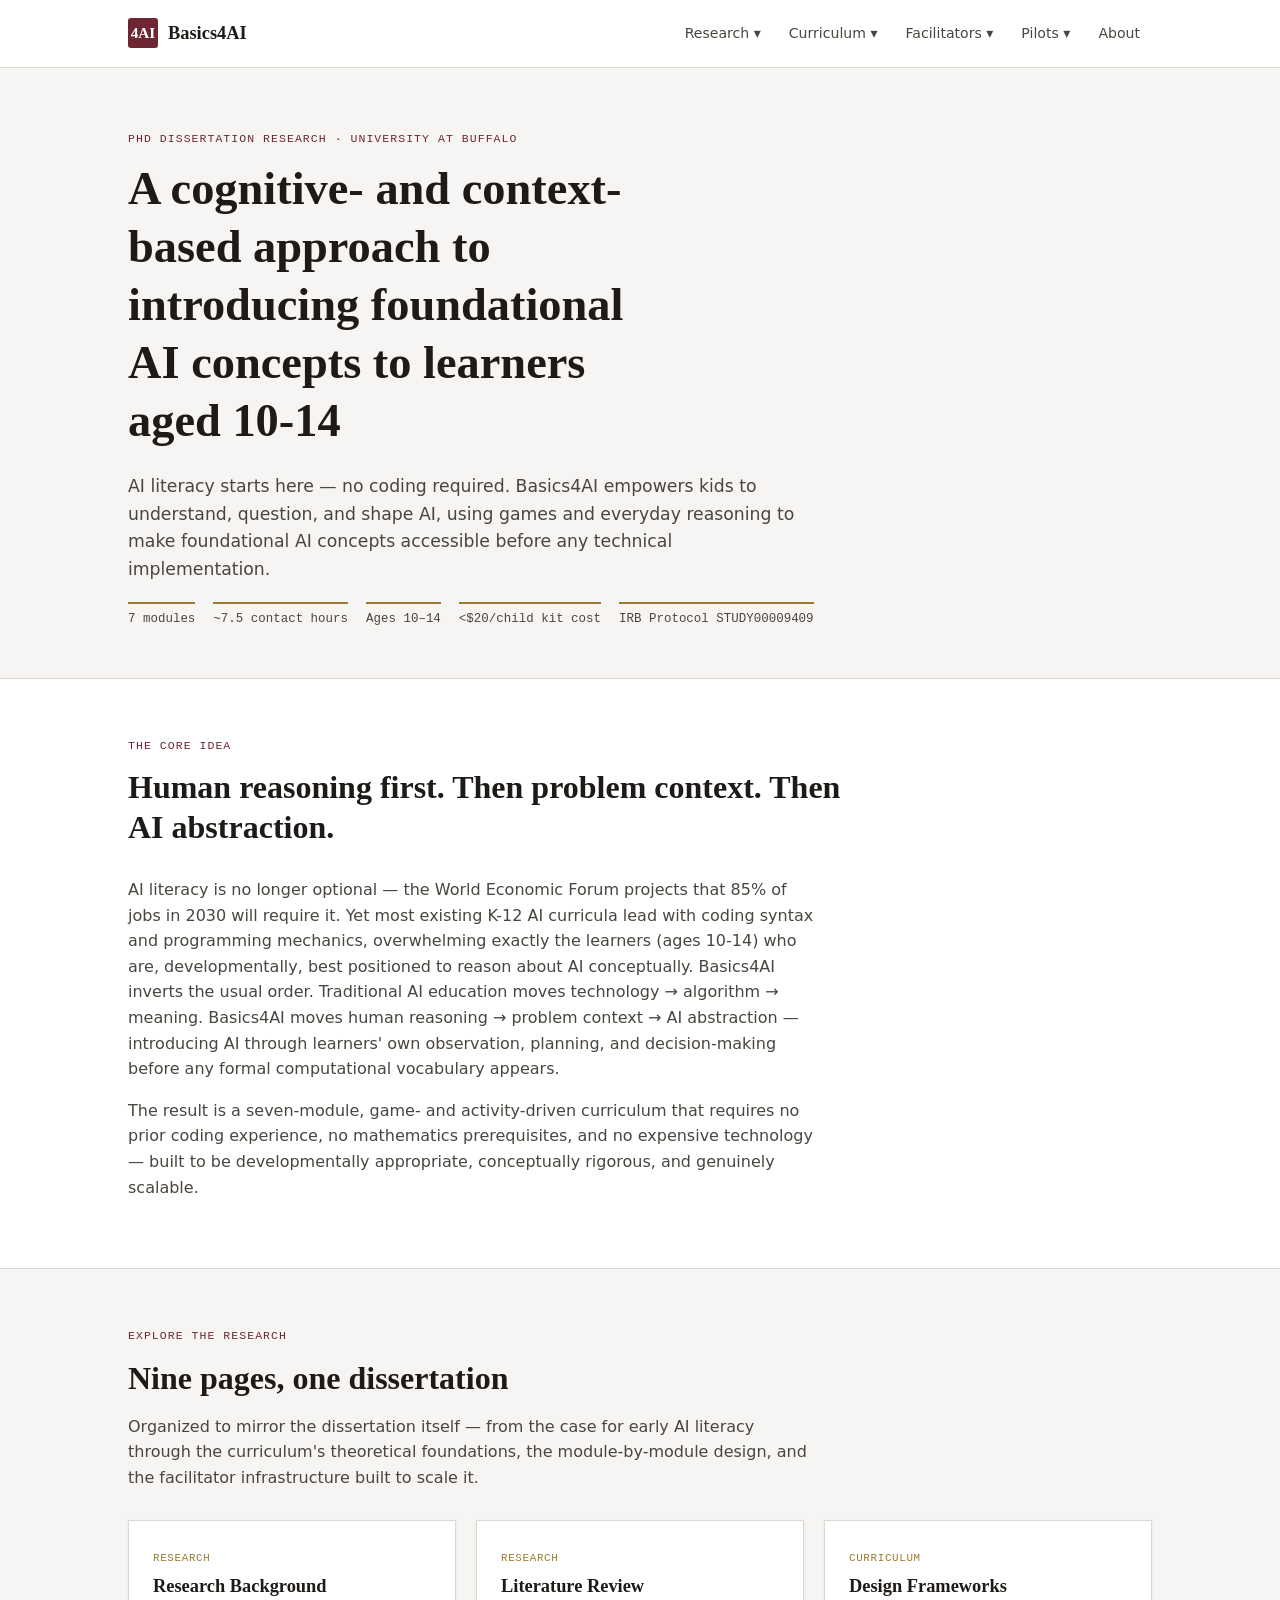
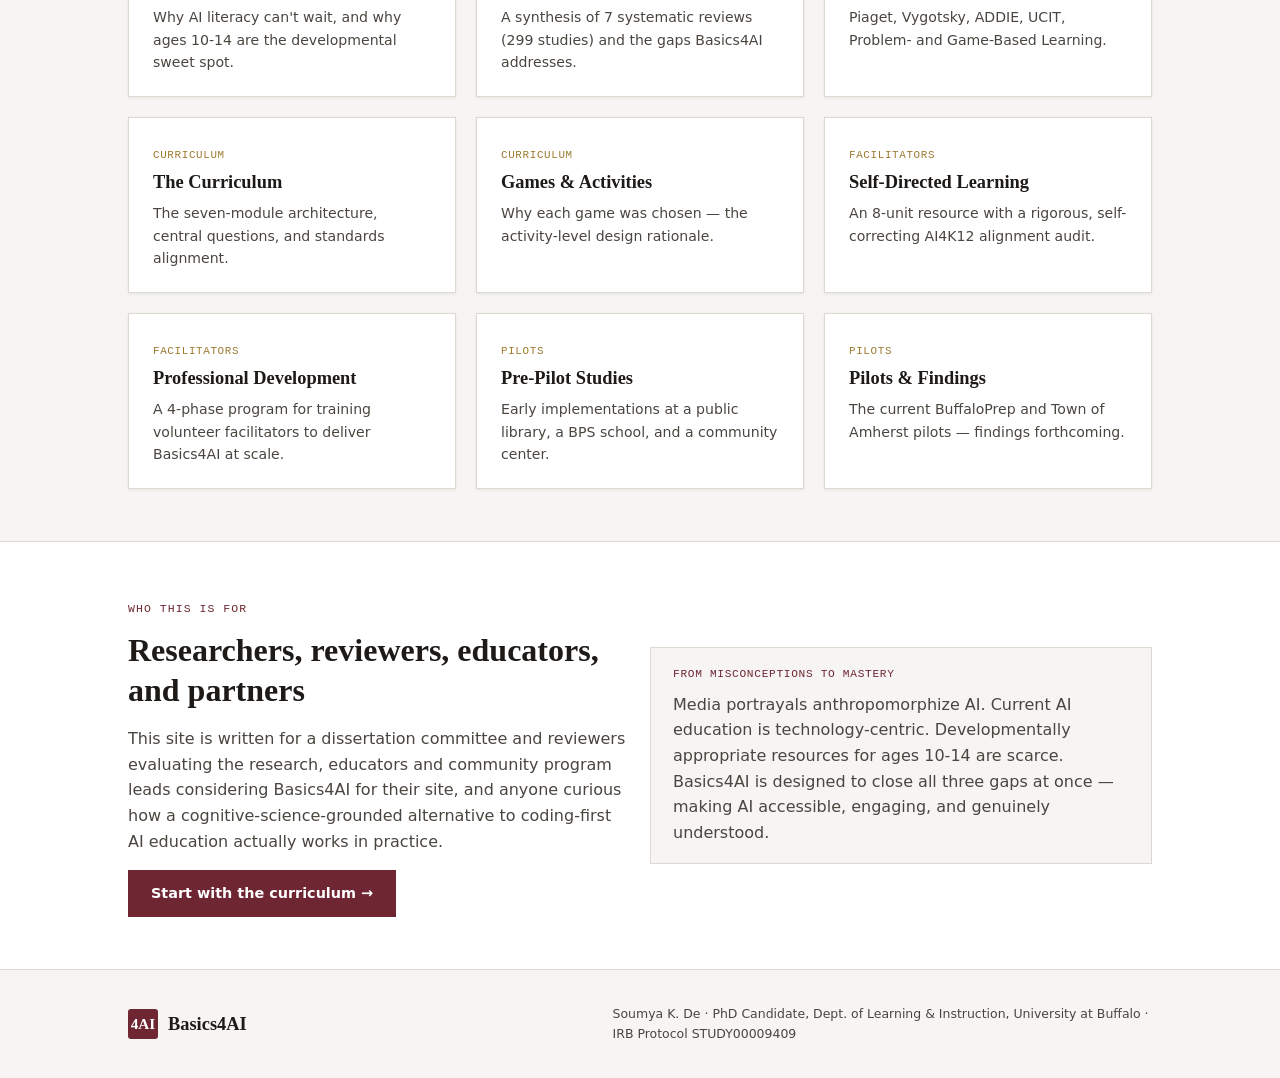
==== index.html @ d0694ae6 "Initial Basics4AI research site build: 11 pages across Research/Curriculum/Facilitators/Pilots/About" ====
<!DOCTYPE html>
<html lang="en">
<head>
<meta charset="UTF-8">
<meta name="viewport" content="width=device-width, initial-scale=1.0">
<title>Basics4AI — A Cognitive- and Context-Based AI Literacy Curriculum</title>
<meta name="description" content="Basics4AI is a dissertation research project introducing foundational AI concepts to learners aged 10-14 through a cognitive- and context-based, game- and activity-driven curriculum — no coding, no prerequisites.">
<link rel="stylesheet" href="assets/style.css">
</head>
<body>

<nav class="topnav">
  <div class="topnav-inner">
    <div class="brand"><span class="mark">4AI</span>Basics4AI</div>
    <button class="nav-toggle" aria-label="Toggle navigation" onclick="document.querySelector('.navlinks').classList.toggle('open')">☰</button>
    <div class="navlinks">
      <div class="navgroup">
        <button>Research ▾</button>
        <div class="dropdown">
          <a href="research-background.html">Research Background</a>
          <a href="literature-review.html">Literature Review</a>
        </div>
      </div>
      <div class="navgroup">
        <button>Curriculum ▾</button>
        <div class="dropdown">
          <a href="curriculum-frameworks.html">Design Frameworks</a>
          <a href="the-curriculum.html">The Curriculum</a>
          <a href="games-activities.html">Games &amp; Activities</a>
        </div>
      </div>
      <div class="navgroup">
        <button>Facilitators ▾</button>
        <div class="dropdown">
          <a href="sdl-handbook.html">Self-Directed Learning</a>
          <a href="pd-handbook.html">Professional Development</a>
        </div>
      </div>
      <div class="navgroup">
        <button>Pilots ▾</button>
        <div class="dropdown">
          <a href="pre-pilot-studies.html">Pre-Pilot Studies</a>
          <a href="pilots-findings.html">Pilots &amp; Findings</a>
        </div>
      </div>
      <a href="about.html">About</a>
    </div>
  </div>
</nav>

<header class="page-hero">
  <div class="container">
    <span class="eyebrow">PhD Dissertation Research · University at Buffalo</span>
    <h1>A cognitive- and context-based approach to introducing foundational AI concepts to learners aged 10-14</h1>
    <p class="lede">AI literacy starts here — no coding required. Basics4AI empowers kids to understand, question, and shape AI, using games and everyday reasoning to make foundational AI concepts accessible before any technical implementation.</p>
    <div class="meta-row">
      <span>7 modules</span>
      <span>~7.5 contact hours</span>
      <span>Ages 10–14</span>
      <span>&lt;$20/child kit cost</span>
      <span>IRB Protocol STUDY00009409</span>
    </div>
  </div>
</header>

<section class="block">
  <div class="container">
    <div class="block-head">
      <span class="eyebrow">The core idea</span>
      <h2>Human reasoning first. Then problem context. Then AI abstraction.</h2>
    </div>
    <p class="measure">AI literacy is no longer optional — the World Economic Forum projects that 85% of jobs in 2030 will require it. Yet most existing K-12 AI curricula lead with coding syntax and programming mechanics, overwhelming exactly the learners (ages 10-14) who are, developmentally, best positioned to reason about AI conceptually. Basics4AI inverts the usual order. Traditional AI education moves technology → algorithm → meaning. Basics4AI moves human reasoning → problem context → AI abstraction — introducing AI through learners' own observation, planning, and decision-making before any formal computational vocabulary appears.</p>
    <p class="measure">The result is a seven-module, game- and activity-driven curriculum that requires no prior coding experience, no mathematics prerequisites, and no expensive technology — built to be developmentally appropriate, conceptually rigorous, and genuinely scalable.</p>
  </div>
</section>

<section class="block alt">
  <div class="container">
    <div class="block-head">
      <span class="eyebrow">Explore the research</span>
      <h2>Nine pages, one dissertation</h2>
      <p class="measure">Organized to mirror the dissertation itself — from the case for early AI literacy through the curriculum's theoretical foundations, the module-by-module design, and the facilitator infrastructure built to scale it.</p>
    </div>
    <div class="grid grid-3">
      <a class="nav-card" href="research-background.html">
        <span class="cluster">Research</span>
        <h3>Research Background</h3>
        <p>Why AI literacy can't wait, and why ages 10-14 are the developmental sweet spot.</p>
      </a>
      <a class="nav-card" href="literature-review.html">
        <span class="cluster">Research</span>
        <h3>Literature Review</h3>
        <p>A synthesis of 7 systematic reviews (299 studies) and the gaps Basics4AI addresses.</p>
      </a>
      <a class="nav-card" href="curriculum-frameworks.html">
        <span class="cluster">Curriculum</span>
        <h3>Design Frameworks</h3>
        <p>Piaget, Vygotsky, ADDIE, UCIT, Problem- and Game-Based Learning.</p>
      </a>
      <a class="nav-card" href="the-curriculum.html">
        <span class="cluster">Curriculum</span>
        <h3>The Curriculum</h3>
        <p>The seven-module architecture, central questions, and standards alignment.</p>
      </a>
      <a class="nav-card" href="games-activities.html">
        <span class="cluster">Curriculum</span>
        <h3>Games &amp; Activities</h3>
        <p>Why each game was chosen — the activity-level design rationale.</p>
      </a>
      <a class="nav-card" href="sdl-handbook.html">
        <span class="cluster">Facilitators</span>
        <h3>Self-Directed Learning</h3>
        <p>An 8-unit resource with a rigorous, self-correcting AI4K12 alignment audit.</p>
      </a>
      <a class="nav-card" href="pd-handbook.html">
        <span class="cluster">Facilitators</span>
        <h3>Professional Development</h3>
        <p>A 4-phase program for training volunteer facilitators to deliver Basics4AI at scale.</p>
      </a>
      <a class="nav-card" href="pre-pilot-studies.html">
        <span class="cluster">Pilots</span>
        <h3>Pre-Pilot Studies</h3>
        <p>Early implementations at a public library, a BPS school, and a community center.</p>
      </a>
      <a class="nav-card" href="pilots-findings.html">
        <span class="cluster">Pilots</span>
        <h3>Pilots &amp; Findings</h3>
        <p>The current BuffaloPrep and Town of Amherst pilots — findings forthcoming.</p>
      </a>
    </div>
  </div>
</section>

<section class="block">
  <div class="container">
    <div class="grid grid-2" style="align-items:center;">
      <div>
        <span class="eyebrow">Who this is for</span>
        <h2>Researchers, reviewers, educators, and partners</h2>
        <p class="measure">This site is written for a dissertation committee and reviewers evaluating the research, educators and community program leads considering Basics4AI for their site, and anyone curious how a cognitive-science-grounded alternative to coding-first AI education actually works in practice.</p>
        <a class="btn btn-primary" href="the-curriculum.html">Start with the curriculum →</a>
      </div>
      <div class="callout">
        <span class="callout-label">From misconceptions to mastery</span>
        <p>Media portrayals anthropomorphize AI. Current AI education is technology-centric. Developmentally appropriate resources for ages 10-14 are scarce. Basics4AI is designed to close all three gaps at once — making AI accessible, engaging, and genuinely understood.</p>
      </div>
    </div>
  </div>
</section>

<footer>
  <div class="container footer-inner">
    <div class="brand"><span class="mark">4AI</span>Basics4AI</div>
    <p class="fine">Soumya K. De · PhD Candidate, Dept. of Learning &amp; Instruction, University at Buffalo · IRB Protocol STUDY00009409</p>
  </div>
</footer>

</body>
</html>
---- assets/style.css ----
/* Basics4AI research site — shared stylesheet
   Distinct academic identity: charcoal ink, oxblood accent, serif headers, citation-forward typography. */

:root {
  --ink: #1d1a17;
  --ink-soft: #4a453f;
  --paper: #ffffff;
  --paper-alt: #f6f5f3;
  --line: #ddd8d0;
  --accent: #6e2732;
  --accent-bright: #8a3540;
  --accent-tint: #f6e9ea;
  --slate: #445059;
  --slate-tint: #eaeef0;
  --gold: #9c7a2f;
  --shadow: 0 1px 3px rgba(29, 26, 23, 0.08);
  --font-serif: Georgia, 'Iowan Old Style', 'Palatino Linotype', 'Book Antiqua', serif;
  --font-sans: -apple-system, BlinkMacSystemFont, 'Segoe UI', system-ui, sans-serif;
  --font-mono: 'Courier New', ui-monospace, monospace;
  --max: 1080px;
}

@media (prefers-color-scheme: dark) {
  :root {
    --ink: #ece7e0;
    --ink-soft: #b8b2a8;
    --paper: #171513;
    --paper-alt: #201d1a;
    --line: #3a352f;
    --accent: #d68a93;
    --accent-bright: #e3a4ac;
    --accent-tint: #2c1c1f;
    --slate: #a9b7c0;
    --slate-tint: #1c2226;
    --gold: #cbab5c;
    --shadow: 0 1px 4px rgba(0, 0, 0, 0.4);
  }
}
:root[data-theme="dark"] {
  --ink: #ece7e0; --ink-soft: #b8b2a8; --paper: #171513; --paper-alt: #201d1a;
  --line: #3a352f; --accent: #d68a93; --accent-bright: #e3a4ac; --accent-tint: #2c1c1f;
  --slate: #a9b7c0; --slate-tint: #1c2226; --gold: #cbab5c; --shadow: 0 1px 4px rgba(0,0,0,0.4);
}
:root[data-theme="light"] {
  --ink: #1d1a17; --ink-soft: #4a453f; --paper: #ffffff; --paper-alt: #f6f5f3;
  --line: #ddd8d0; --accent: #6e2732; --accent-bright: #8a3540; --accent-tint: #f6e9ea;
  --slate: #445059; --slate-tint: #eaeef0; --gold: #9c7a2f; --shadow: 0 1px 3px rgba(29,26,23,0.08);
}

* { box-sizing: border-box; }
html { scroll-behavior: smooth; }
body {
  margin: 0;
  font-family: var(--font-sans);
  background: var(--paper);
  color: var(--ink);
  line-height: 1.6;
  font-size: 16px;
  -webkit-font-smoothing: antialiased;
}
h1, h2, h3, h4 { font-family: var(--font-serif); font-weight: 700; color: var(--ink); line-height: 1.25; margin: 0 0 0.5em; }
h1 { font-size: clamp(2rem, 4vw, 2.9rem); }
h2 { font-size: clamp(1.5rem, 3vw, 2rem); }
h3 { font-size: 1.15rem; }
p { margin: 0 0 1em; color: var(--ink-soft); max-width: 68ch; }
a { color: var(--accent); text-decoration: none; }
a:hover { text-decoration: underline; }
.container { max-width: var(--max); margin: 0 auto; padding: 0 28px; }

.eyebrow {
  font-family: var(--font-mono);
  font-size: 0.72rem;
  letter-spacing: 0.09em;
  text-transform: uppercase;
  color: var(--accent);
  display: inline-block;
  margin-bottom: 12px;
}

/* ---------- Nav ---------- */
.topnav {
  border-bottom: 1px solid var(--line);
  background: var(--paper);
  position: sticky; top: 0; z-index: 40;
}
.topnav-inner {
  max-width: var(--max); margin: 0 auto; padding: 14px 28px;
  display: flex; align-items: center; justify-content: space-between; gap: 20px;
}
.brand {
  font-family: var(--font-serif); font-weight: 700; font-size: 1.15rem;
  display: flex; align-items: center; gap: 10px; color: var(--ink); white-space: nowrap;
}
.brand .mark {
  width: 30px; height: 30px; border-radius: 3px; background: var(--accent);
  color: #fff; display: flex; align-items: center; justify-content: center;
  font-family: var(--font-serif); font-size: 0.95rem; flex-shrink: 0;
}
.navlinks { display: flex; align-items: center; gap: 4px; flex-wrap: wrap; }
.navgroup { position: relative; }
.navgroup > button {
  font-family: var(--font-sans); font-size: 0.88rem; color: var(--ink-soft);
  background: none; border: none; cursor: pointer; padding: 8px 12px; border-radius: 4px;
}
.navgroup > button:hover, .navgroup:focus-within > button { color: var(--accent); background: var(--paper-alt); }
.navgroup .dropdown {
  display: none; position: absolute; top: 100%; left: 0; background: var(--paper);
  border: 1px solid var(--line); box-shadow: var(--shadow); min-width: 230px; padding: 6px; margin-top: 4px;
}
.navgroup:hover .dropdown, .navgroup:focus-within .dropdown { display: block; }
.navgroup .dropdown a {
  display: block; padding: 9px 12px; font-size: 0.86rem; color: var(--ink-soft); border-radius: 3px;
}
.navgroup .dropdown a:hover { background: var(--accent-tint); color: var(--accent); text-decoration: none; }
.navlinks > a { font-size: 0.88rem; color: var(--ink-soft); padding: 8px 12px; border-radius: 4px; }
.navlinks > a:hover { color: var(--accent); background: var(--paper-alt); text-decoration: none; }
.navlinks > a.current, .navgroup.current > button { color: var(--accent); font-weight: 600; }
.nav-toggle { display: none; background: none; border: 1px solid var(--line); border-radius: 4px; padding: 8px 10px; cursor: pointer; }
@media (max-width: 880px) {
  .navlinks { display: none; width: 100%; flex-direction: column; align-items: stretch; gap: 2px; }
  .navlinks.open { display: flex; }
  .navgroup .dropdown { display: block; position: static; border: none; box-shadow: none; padding-left: 12px; margin: 0; }
  .navgroup > button { width: 100%; text-align: left; }
  .topnav-inner { flex-wrap: wrap; }
  .nav-toggle { display: block; }
}

/* ---------- Hero / page header ---------- */
.page-hero {
  padding: 56px 0 44px; border-bottom: 1px solid var(--line); background: var(--paper-alt);
}
.page-hero h1 { max-width: 22ch; }
.page-hero .lede { font-size: 1.08rem; max-width: 62ch; }
.page-hero .meta-row {
  display: flex; gap: 18px; flex-wrap: wrap; margin-top: 18px;
  font-family: var(--font-mono); font-size: 0.78rem; color: var(--ink-soft);
}
.page-hero .meta-row span { padding: 4px 0; border-top: 2px solid var(--gold); padding-top: 6px; }

/* ---------- Sections ---------- */
.block { padding: 52px 0; }
.block.alt { background: var(--paper-alt); }
.block-head { max-width: 74ch; margin-bottom: 30px; }
.block + .block { border-top: 1px solid var(--line); }

/* ---------- Cards / grids ---------- */
.grid { display: grid; gap: 20px; }
.grid-2 { grid-template-columns: 1fr 1fr; }
.grid-3 { grid-template-columns: repeat(3, 1fr); }
.grid-4 { grid-template-columns: repeat(4, 1fr); }
@media (max-width: 760px) { .grid-2, .grid-3, .grid-4 { grid-template-columns: 1fr; } }

.card {
  background: var(--paper); border: 1px solid var(--line); padding: 22px 24px; box-shadow: var(--shadow);
}
.card h3 { margin-bottom: 8px; }
.card p { font-size: 0.92rem; margin-bottom: 0; }
.card .tag {
  font-family: var(--font-mono); font-size: 0.68rem; letter-spacing: 0.06em; text-transform: uppercase;
  color: var(--accent); display: inline-block; margin-bottom: 10px;
}

.nav-card {
  display: block; background: var(--paper); border: 1px solid var(--line); padding: 22px 24px;
  box-shadow: var(--shadow); transition: border-color 0.15s ease;
}
.nav-card:hover { border-color: var(--accent); text-decoration: none; }
.nav-card .cluster { font-family: var(--font-mono); font-size: 0.68rem; letter-spacing: 0.06em; text-transform: uppercase; color: var(--gold); }
.nav-card h3 { color: var(--ink); margin: 6px 0 8px; }
.nav-card p { font-size: 0.88rem; margin: 0; }

/* ---------- Stat strip ---------- */
.stat-strip { display: flex; flex-wrap: wrap; gap: 0; border: 1px solid var(--line); }
.stat { flex: 1 1 140px; padding: 18px 20px; border-right: 1px solid var(--line); }
.stat:last-child { border-right: none; }
.stat .num { font-family: var(--font-serif); font-size: 1.7rem; font-weight: 700; color: var(--accent); display: block; }
.stat .label { font-size: 0.78rem; color: var(--ink-soft); }

/* ---------- Tables ---------- */
.table-wrap { overflow-x: auto; border: 1px solid var(--line); }
table { width: 100%; border-collapse: collapse; font-size: 0.88rem; }
th, td { padding: 11px 14px; text-align: left; border-bottom: 1px solid var(--line); vertical-align: top; }
th { background: var(--paper-alt); font-family: var(--font-sans); font-weight: 700; font-size: 0.78rem; text-transform: uppercase; letter-spacing: 0.03em; color: var(--ink-soft); }
tr:last-child td { border-bottom: none; }
td.status-yes { color: var(--accent); font-weight: 700; }
td.center { text-align: center; }

/* ---------- Pull quote ---------- */
.pull {
  border-left: 3px solid var(--accent); padding: 4px 0 4px 22px; margin: 24px 0;
  font-family: var(--font-serif); font-size: 1.1rem; font-style: italic; color: var(--ink);
}

/* ---------- Callout / disclosure boxes ---------- */
.callout { border: 1px solid var(--line); background: var(--paper-alt); padding: 18px 22px; margin: 20px 0; }
.callout.accent { border-color: var(--accent); background: var(--accent-tint); }
.callout p:last-child { margin-bottom: 0; }
.callout .callout-label { font-family: var(--font-mono); font-size: 0.7rem; text-transform: uppercase; letter-spacing: 0.06em; color: var(--accent); display: block; margin-bottom: 8px; }

/* ---------- Placeholder page ---------- */
.placeholder-box {
  border: 1px dashed var(--line); padding: 36px 30px; text-align: center; background: var(--paper-alt);
}
.placeholder-box .icon { font-size: 1.6rem; margin-bottom: 10px; display: block; }

/* ---------- Citations ---------- */
.citelist { font-size: 0.82rem; color: var(--ink-soft); }
.citelist li { margin-bottom: 8px; }
.cite-inline { font-family: var(--font-mono); font-size: 0.85em; color: var(--slate); }

/* ---------- Buttons ---------- */
.btn { display: inline-block; padding: 11px 22px; border: 1px solid var(--ink); font-size: 0.9rem; font-weight: 600; }
.btn-primary { background: var(--accent); border-color: var(--accent); color: #fff; }
.btn-primary:hover { background: var(--accent-bright); border-color: var(--accent-bright); text-decoration: none; color: #fff; }
.btn-outline { color: var(--ink); }
.btn-outline:hover { background: var(--paper-alt); text-decoration: none; }

/* ---------- Footer ---------- */
footer { border-top: 1px solid var(--line); padding: 34px 0; background: var(--paper-alt); }
.footer-inner { display: flex; justify-content: space-between; align-items: center; flex-wrap: wrap; gap: 12px; }
.fine { font-size: 0.78rem; color: var(--ink-soft); margin: 0; }

/* ---------- Utility ---------- */
.measure { max-width: 68ch; }
.list-clean { padding-left: 0; list-style: none; }
.list-clean li { padding-left: 20px; position: relative; margin-bottom: 8px; color: var(--ink-soft); }
.list-clean li::before { content: '—'; position: absolute; left: 0; color: var(--accent); }
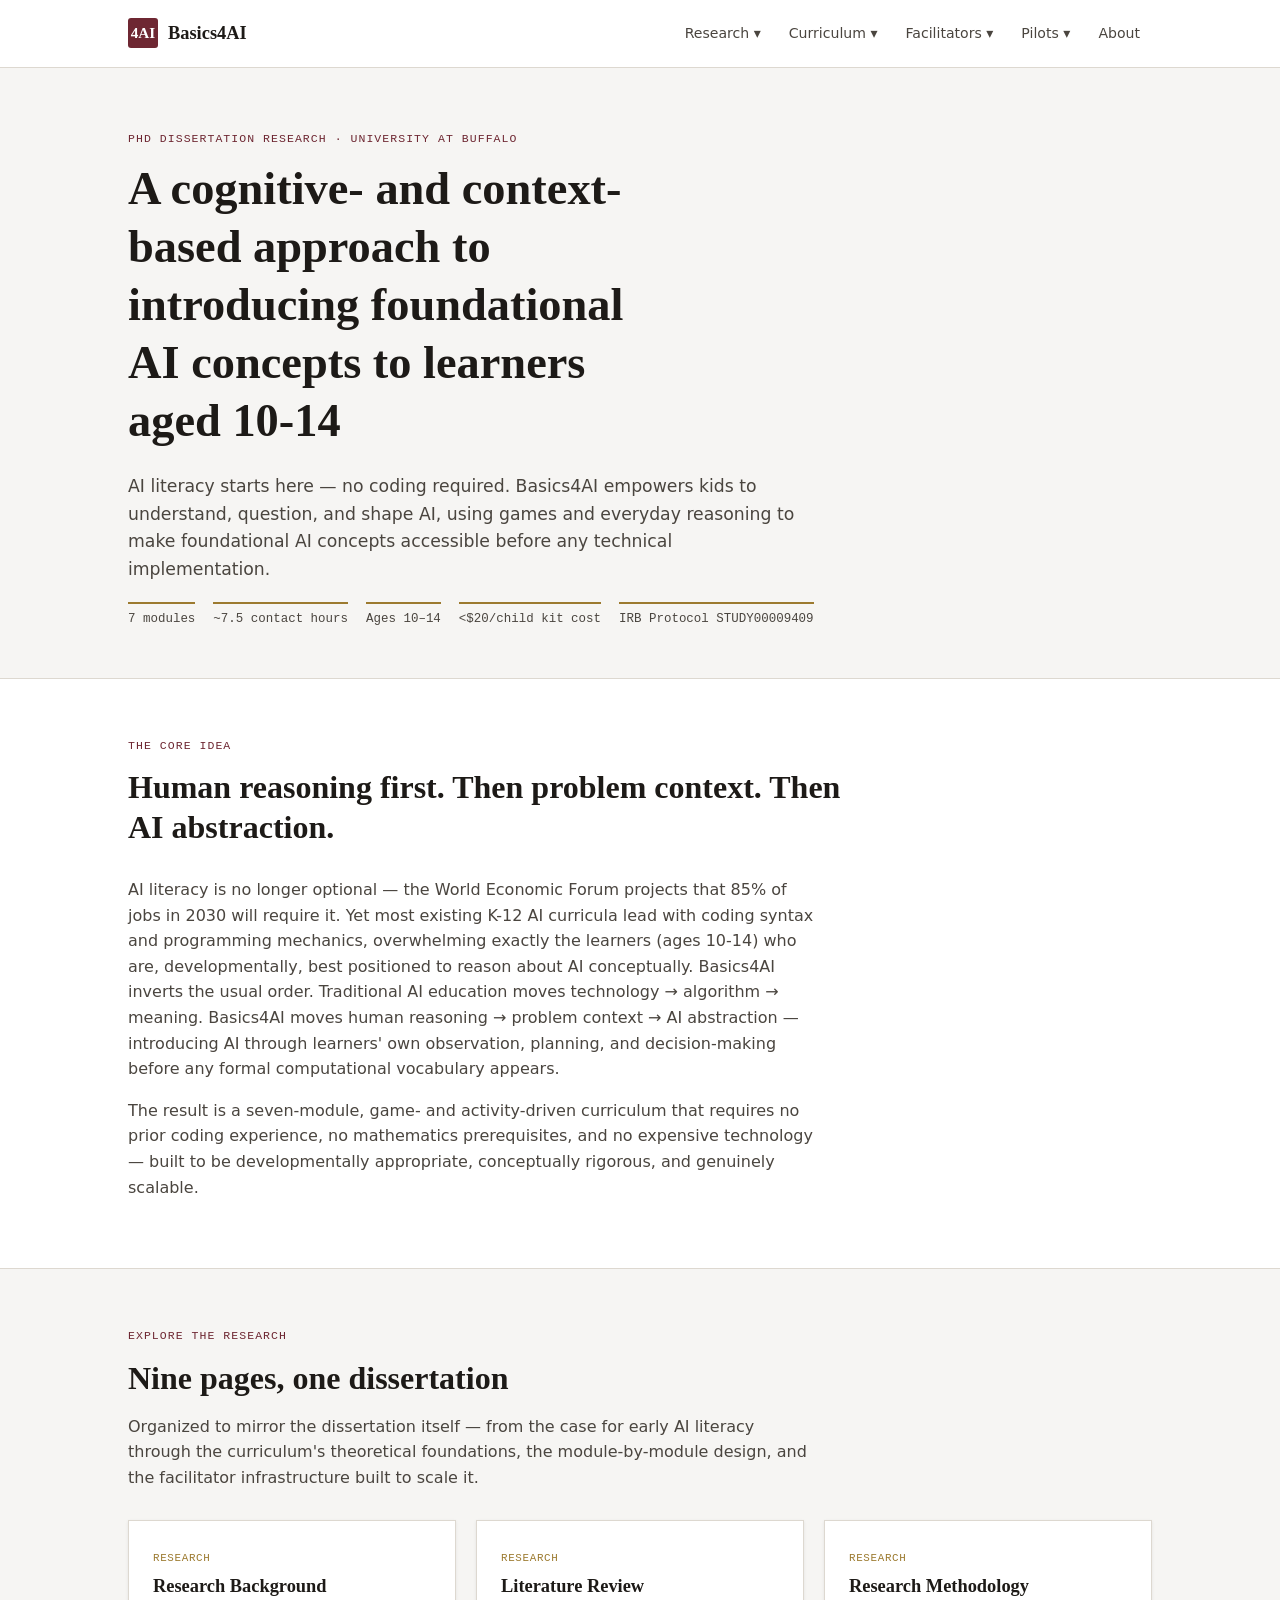
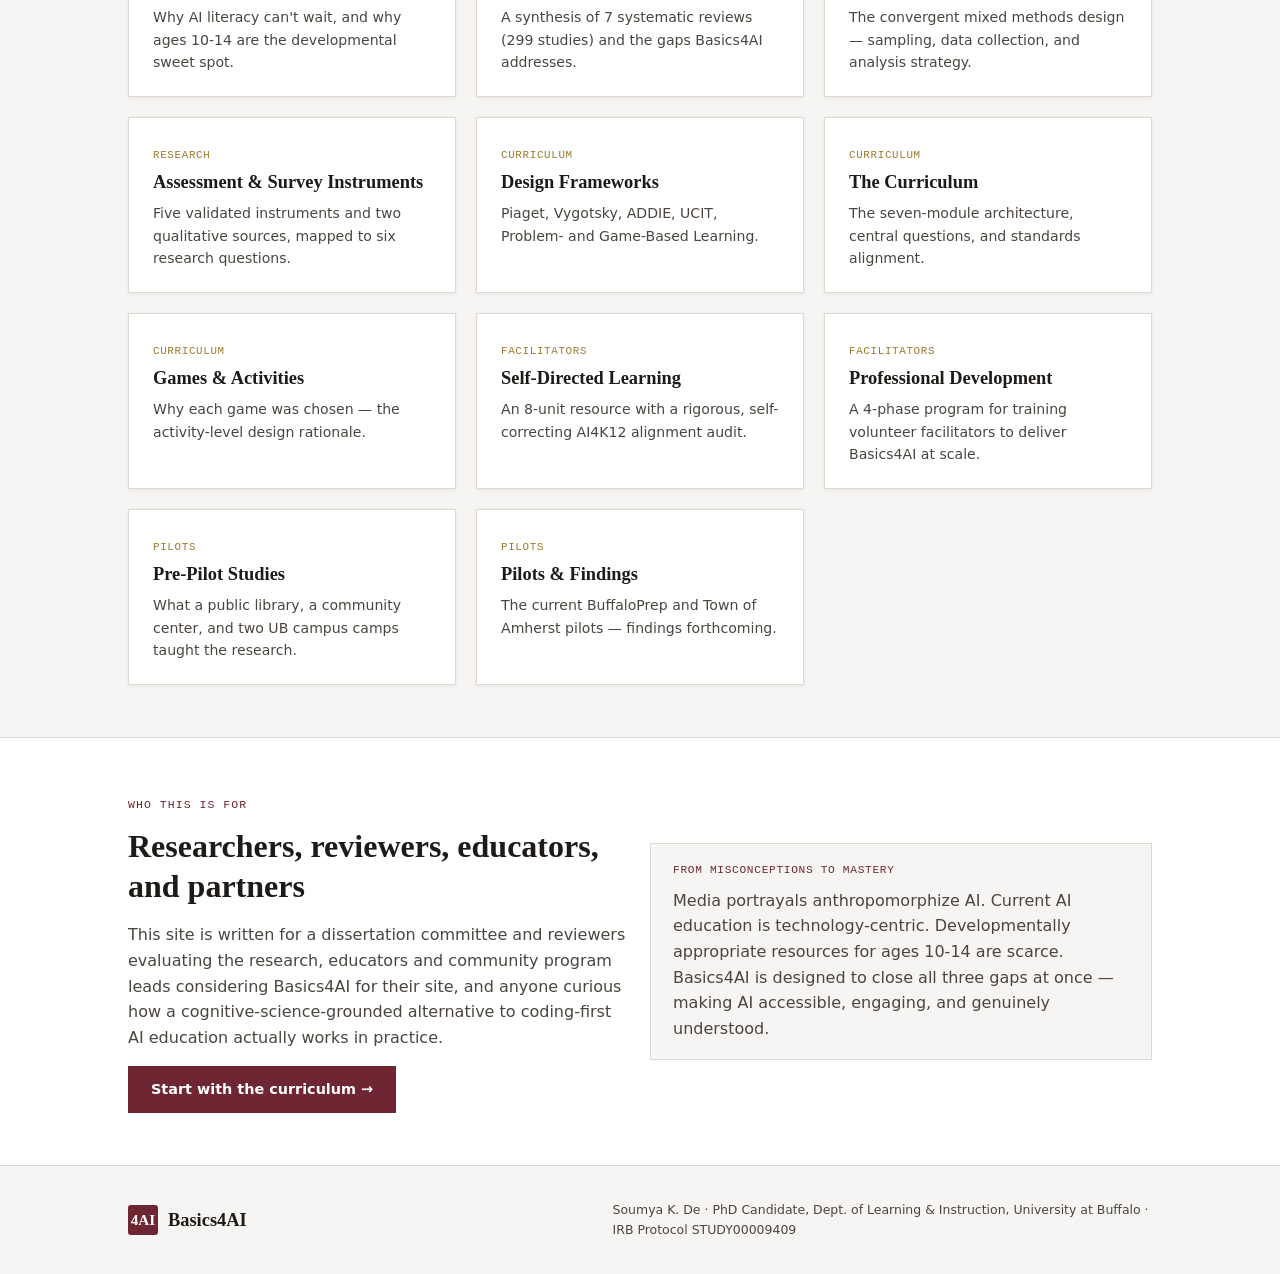
==== commit 7c43138c: "Add Research Methodology and Assessment & Survey Instruments pages; rewrite Pre-Pilot Studies with r" ====
--- a/index.html
+++ b/index.html
@@ -19,6 +19,8 @@
         <div class="dropdown">
           <a href="research-background.html">Research Background</a>
           <a href="literature-review.html">Literature Review</a>
+          <a href="research-methodology.html">Research Methodology</a>
+          <a href="assessment-instruments.html">Assessment &amp; Survey Instruments</a>
         </div>
       </div>
       <div class="navgroup">
@@ -92,6 +94,16 @@
         <h3>Literature Review</h3>
         <p>A synthesis of 7 systematic reviews (299 studies) and the gaps Basics4AI addresses.</p>
       </a>
+      <a class="nav-card" href="research-methodology.html">
+        <span class="cluster">Research</span>
+        <h3>Research Methodology</h3>
+        <p>The convergent mixed methods design — sampling, data collection, and analysis strategy.</p>
+      </a>
+      <a class="nav-card" href="assessment-instruments.html">
+        <span class="cluster">Research</span>
+        <h3>Assessment &amp; Survey Instruments</h3>
+        <p>Five validated instruments and two qualitative sources, mapped to six research questions.</p>
+      </a>
       <a class="nav-card" href="curriculum-frameworks.html">
         <span class="cluster">Curriculum</span>
         <h3>Design Frameworks</h3>
@@ -120,7 +132,7 @@
       <a class="nav-card" href="pre-pilot-studies.html">
         <span class="cluster">Pilots</span>
         <h3>Pre-Pilot Studies</h3>
-        <p>Early implementations at a public library, a BPS school, and a community center.</p>
+        <p>What a public library, a community center, and two UB campus camps taught the research.</p>
       </a>
       <a class="nav-card" href="pilots-findings.html">
         <span class="cluster">Pilots</span>
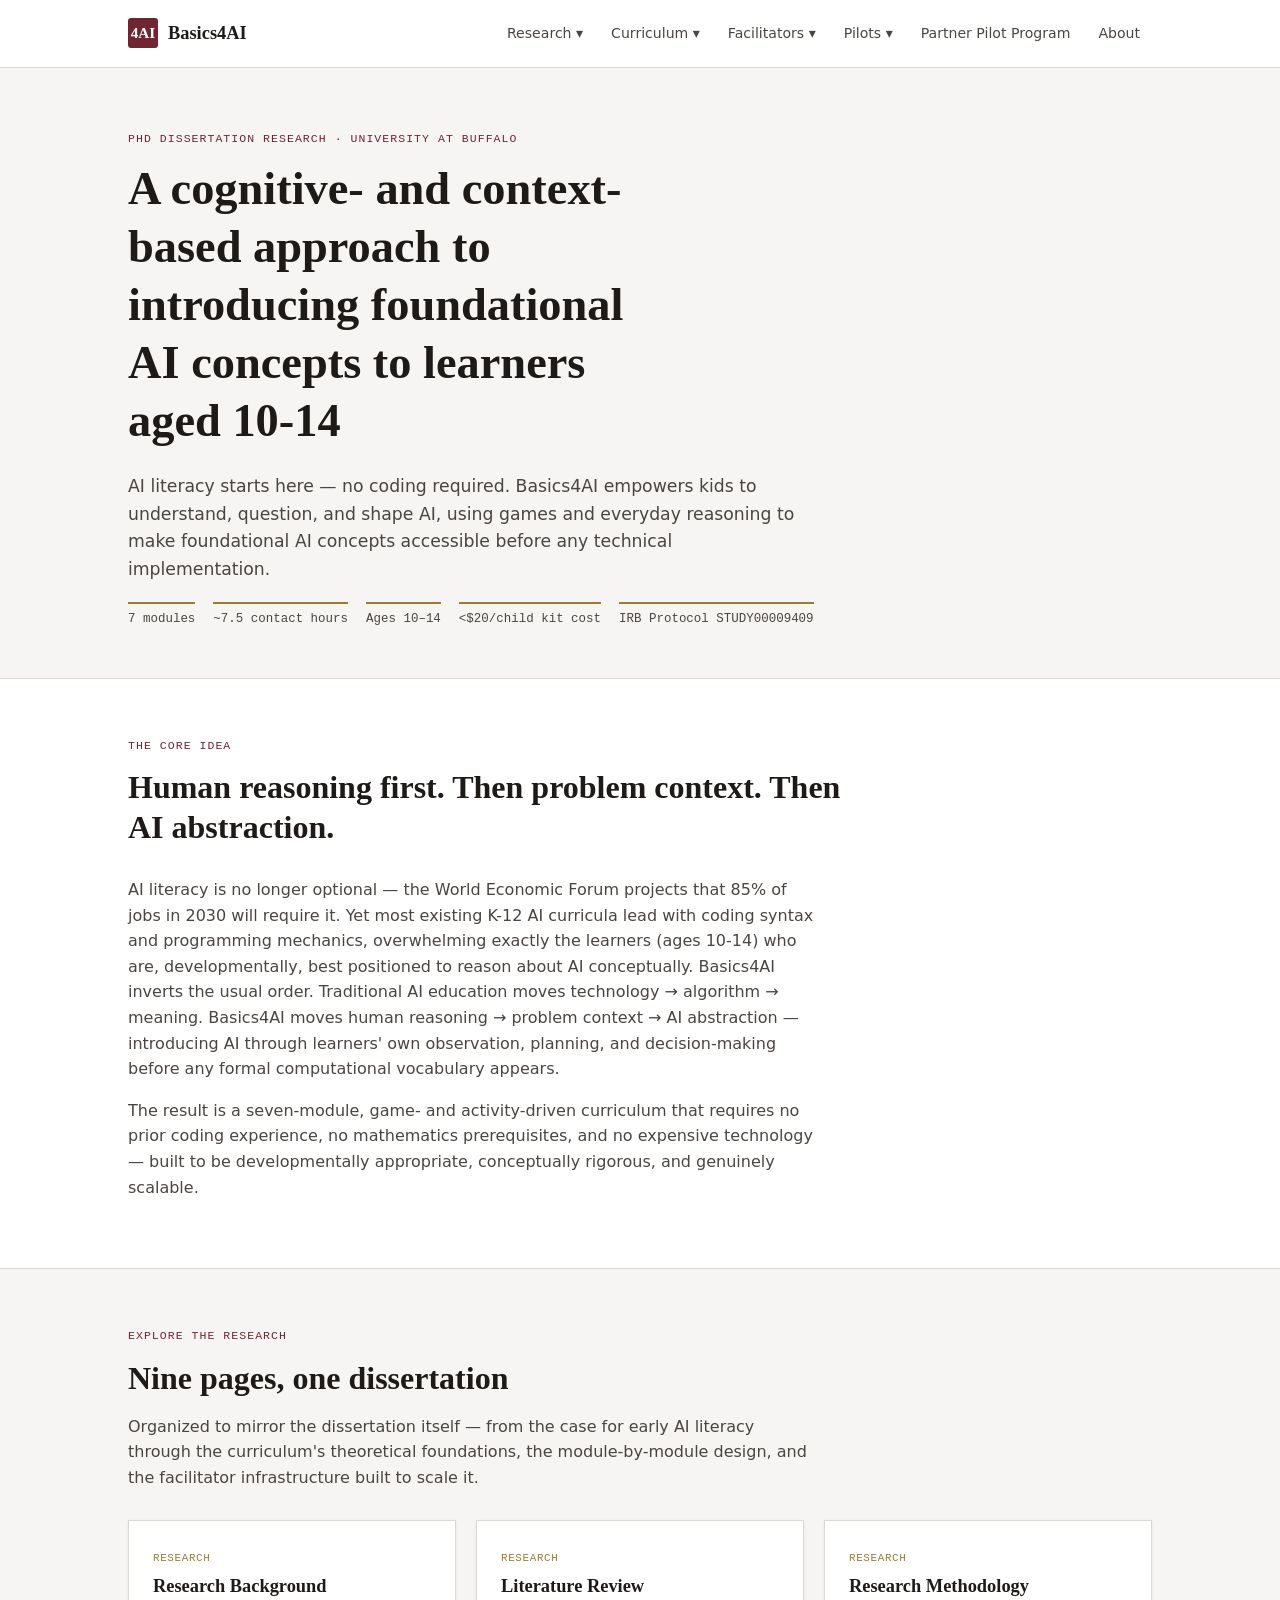
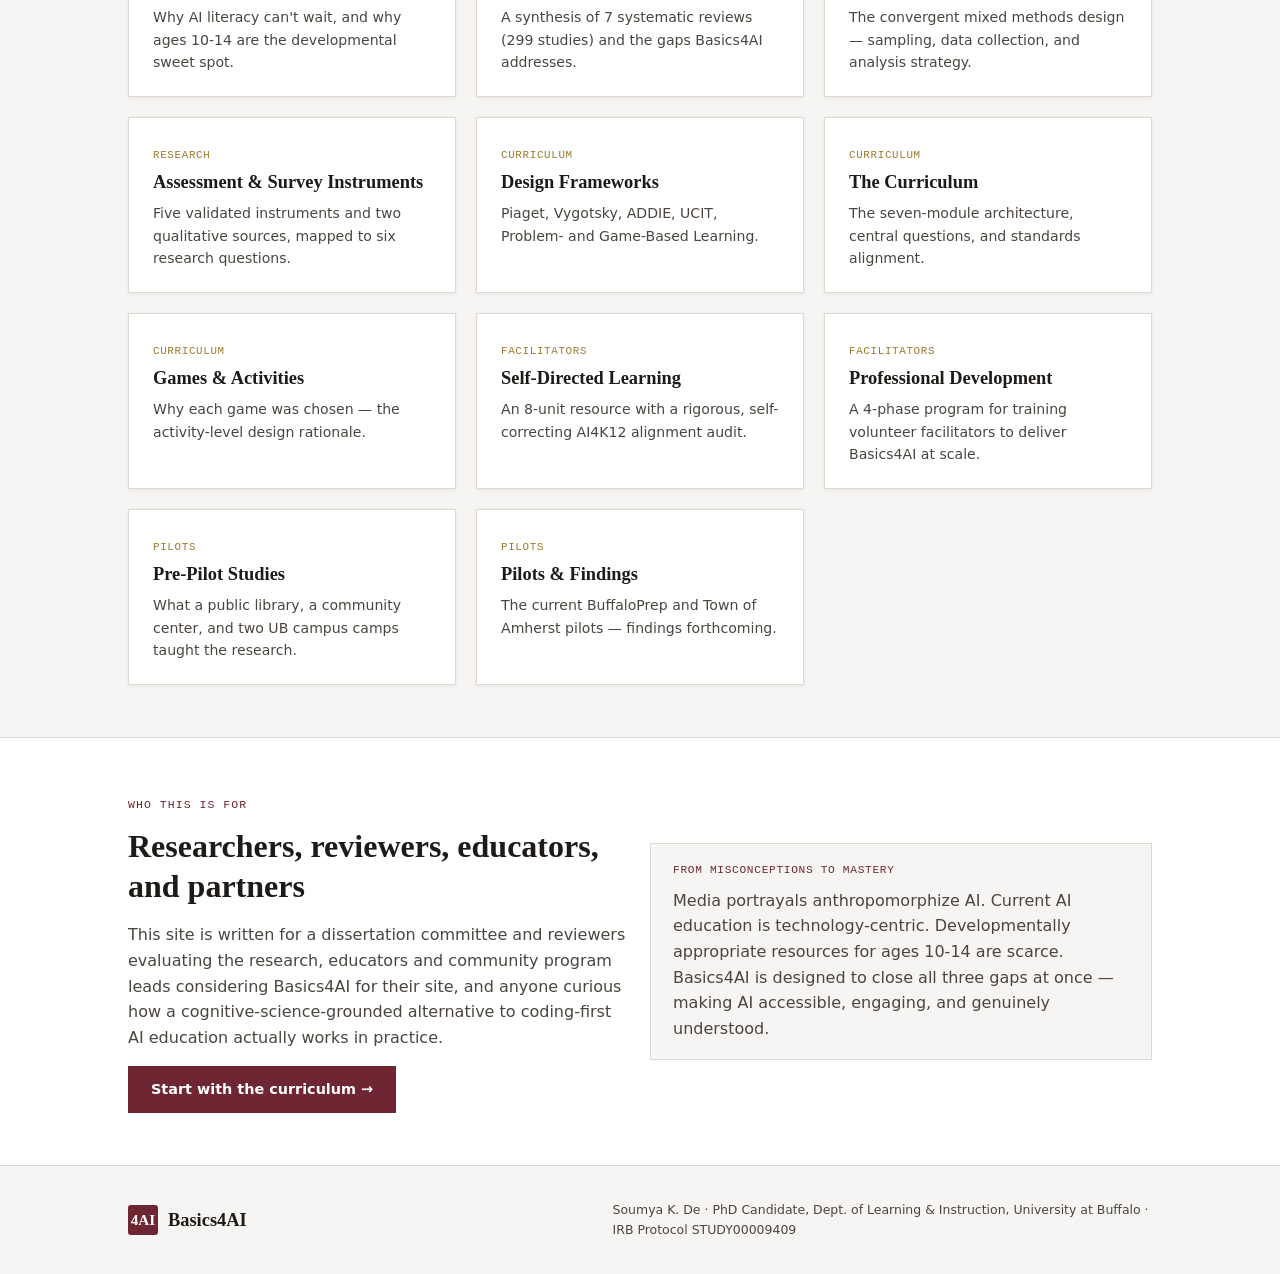
==== commit 017f50bc: "Add Partner Pilot Program page and nav link New self-paced page walking through the 10-slide partner" ====
--- a/index.html
+++ b/index.html
@@ -45,6 +45,7 @@
           <a href="pilots-findings.html">Pilots &amp; Findings</a>
         </div>
       </div>
+      <a href="partner-pilot.html">Partner Pilot Program</a>
       <a href="about.html">About</a>
     </div>
   </div>
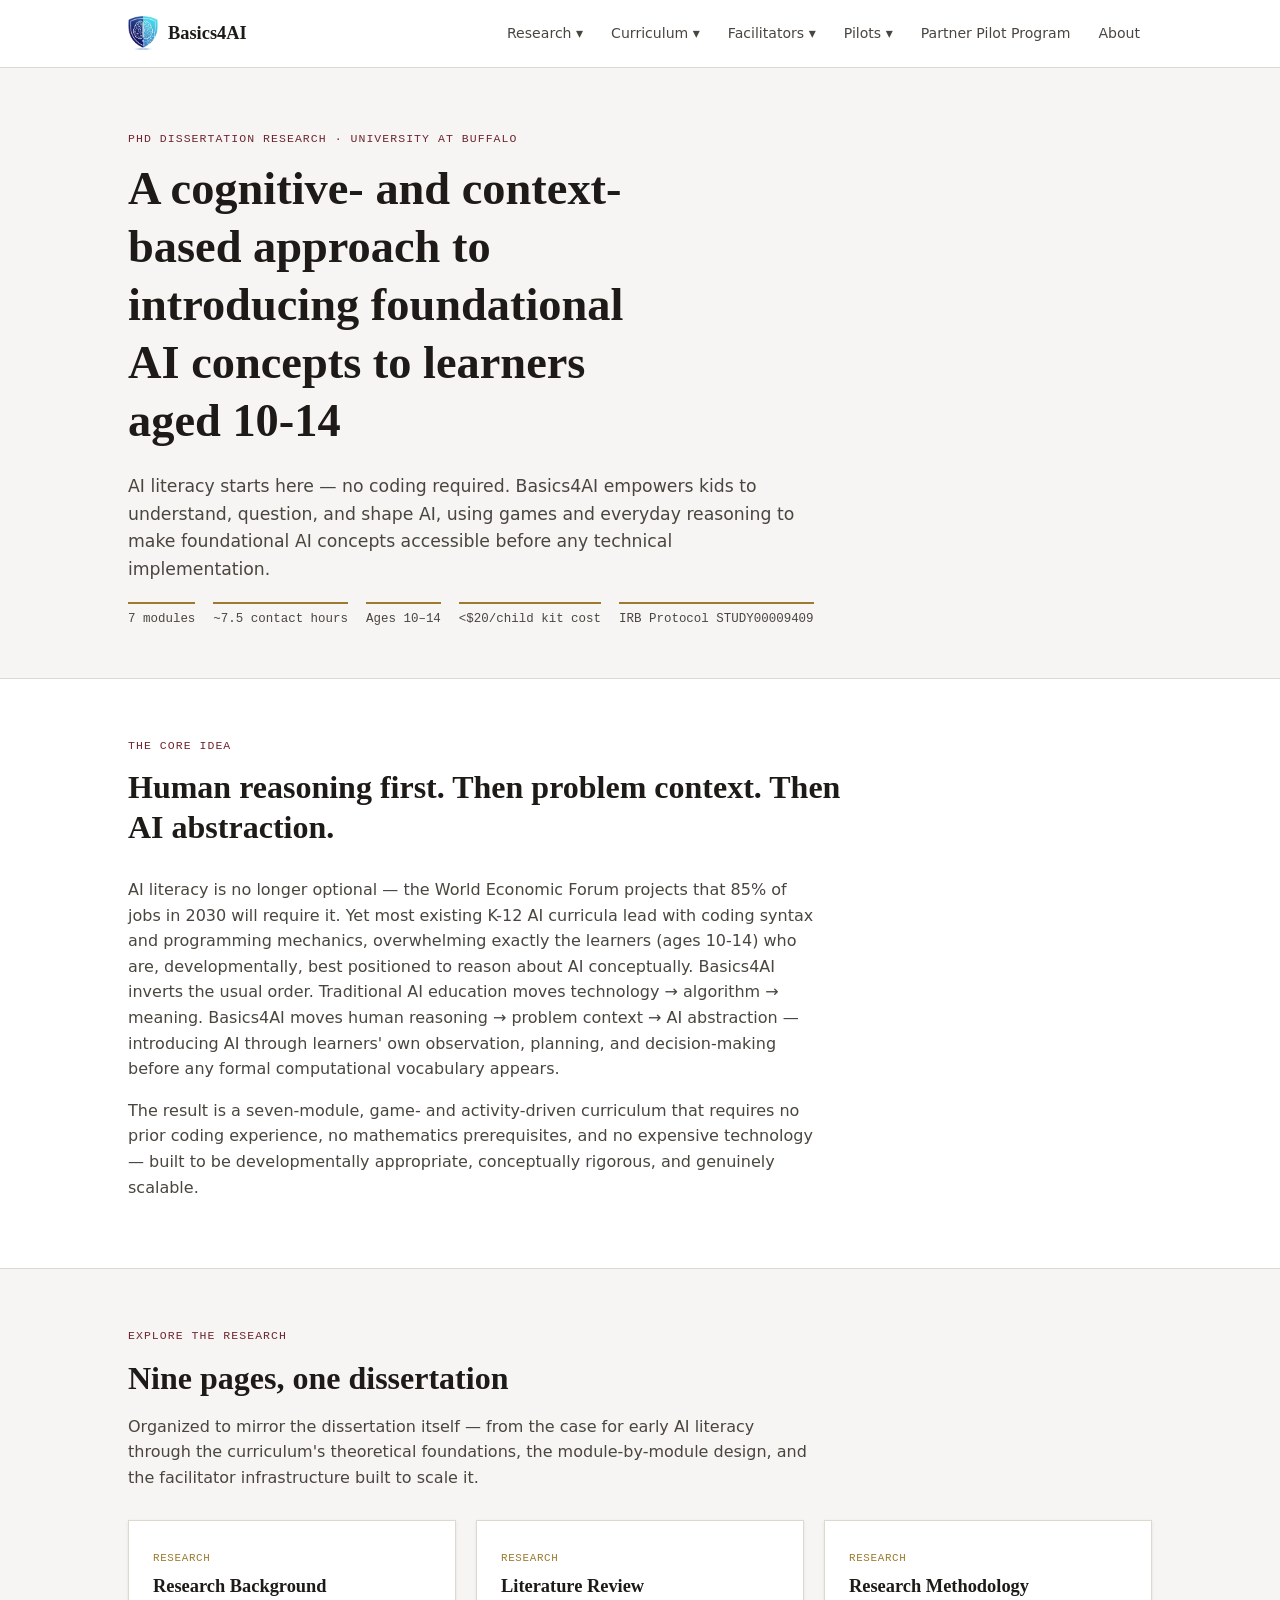
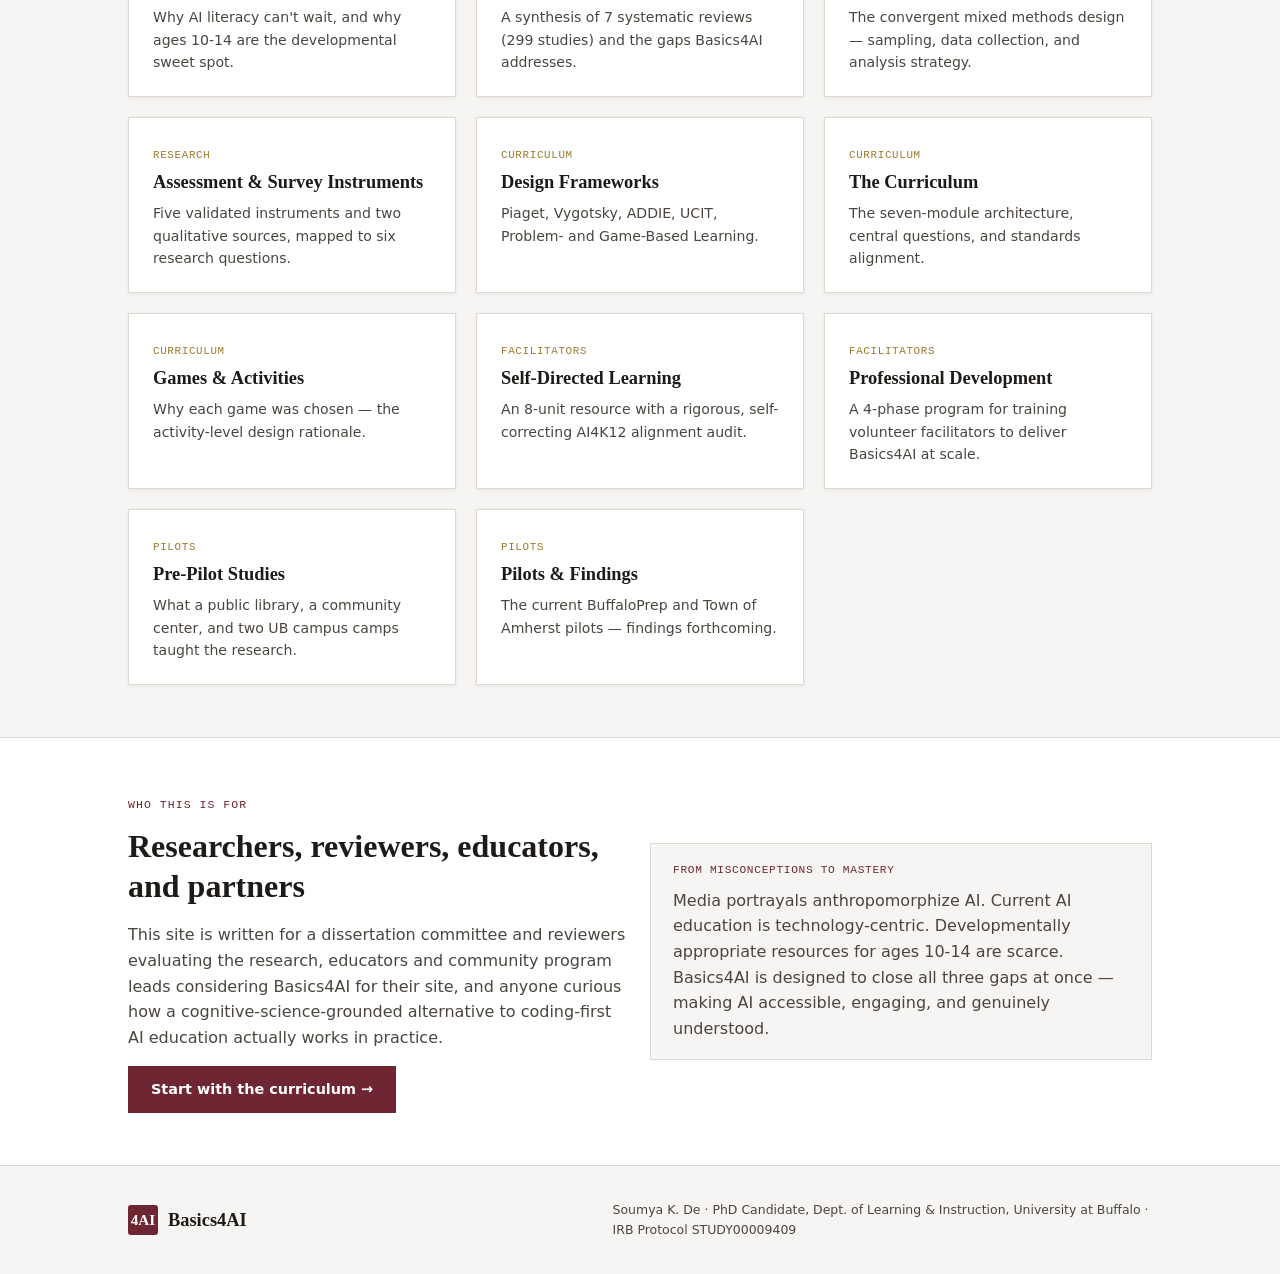
==== commit 1b3edb4f: "Replace nav brand mark with the actual Basics4AI shield logo Crops the shield icon (brain/circuit mo" ====
--- a/index.html
+++ b/index.html
@@ -11,7 +11,7 @@
 
 <nav class="topnav">
   <div class="topnav-inner">
-    <div class="brand"><span class="mark">4AI</span>Basics4AI</div>
+    <div class="brand"><img src="assets/basics4ai-mark.png" alt="" class="mark-icon">Basics4AI</div>
     <button class="nav-toggle" aria-label="Toggle navigation" onclick="document.querySelector('.navlinks').classList.toggle('open')">☰</button>
     <div class="navlinks">
       <div class="navgroup">
--- a/assets/style.css
+++ b/assets/style.css
@@ -91,6 +91,9 @@
   font-family: var(--font-serif); font-weight: 700; font-size: 1.15rem;
   display: flex; align-items: center; gap: 10px; color: var(--ink); white-space: nowrap;
 }
+.brand .mark-icon {
+  height: 34px; width: auto; flex-shrink: 0; display: block;
+}
 .brand .mark {
   width: 30px; height: 30px; border-radius: 3px; background: var(--accent);
   color: #fff; display: flex; align-items: center; justify-content: center;
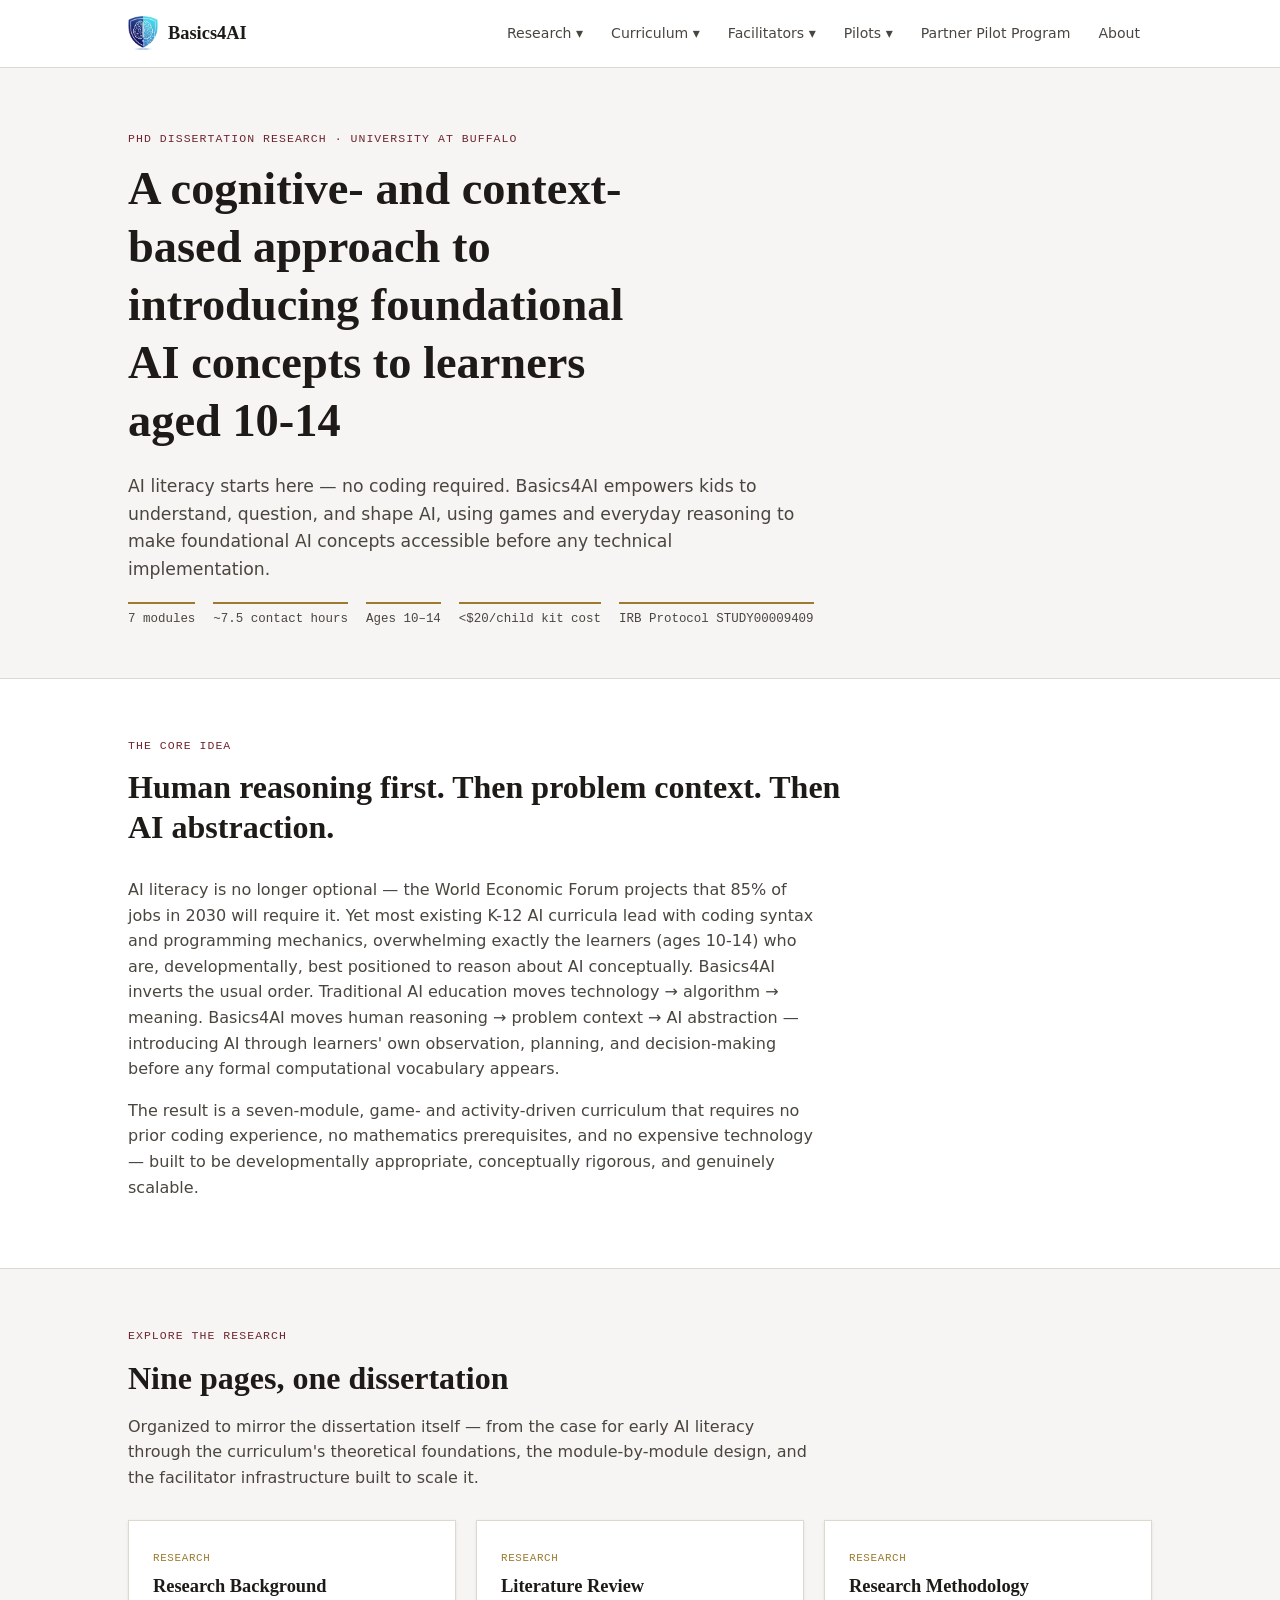
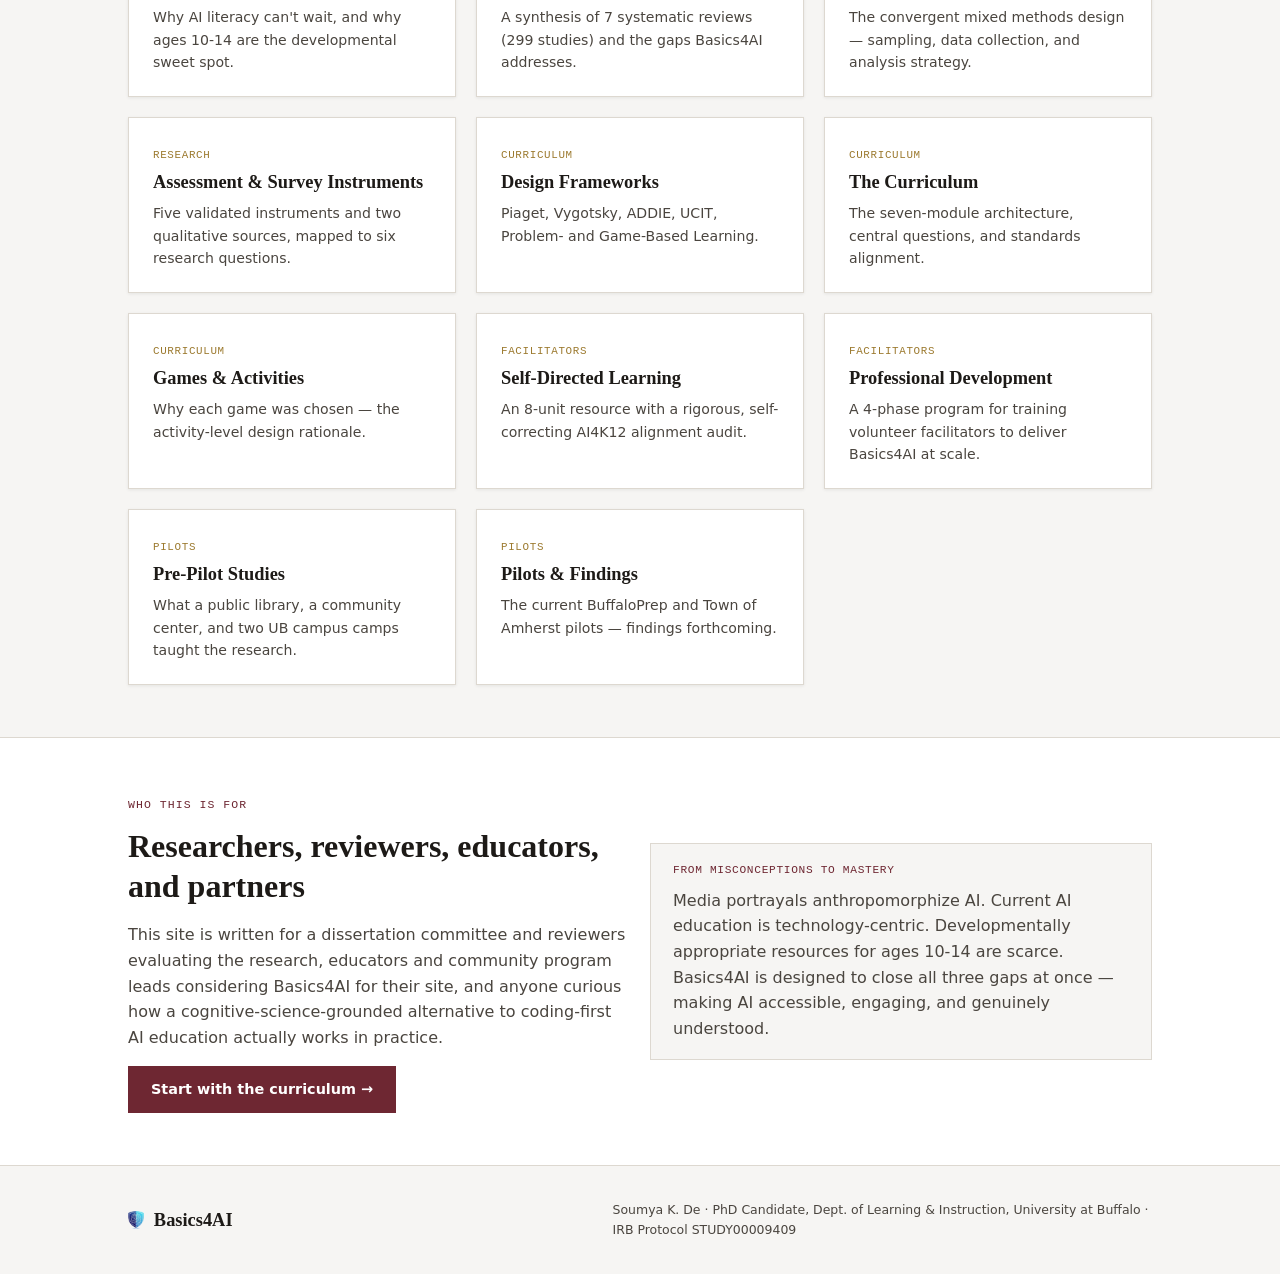
==== commit d515e4bd: "Replace footer brand mark with the Basics4AI shield logo Swaps the footer's oxblood "4AI" text badge" ====
--- a/index.html
+++ b/index.html
@@ -163,7 +163,7 @@
 
 <footer>
   <div class="container footer-inner">
-    <div class="brand"><span class="mark">4AI</span>Basics4AI</div>
+    <div class="brand"><img src="assets/basics4ai-mark.png" alt="" class="mark-icon-footer">Basics4AI</div>
     <p class="fine">Soumya K. De · PhD Candidate, Dept. of Learning &amp; Instruction, University at Buffalo · IRB Protocol STUDY00009409</p>
   </div>
 </footer>
--- a/assets/style.css
+++ b/assets/style.css
@@ -94,6 +94,9 @@
 .brand .mark-icon {
   height: 34px; width: auto; flex-shrink: 0; display: block;
 }
+.brand .mark-icon-footer {
+  height: 18px; width: auto; flex-shrink: 0; display: block;
+}
 .brand .mark {
   width: 30px; height: 30px; border-radius: 3px; background: var(--accent);
   color: #fff; display: flex; align-items: center; justify-content: center;
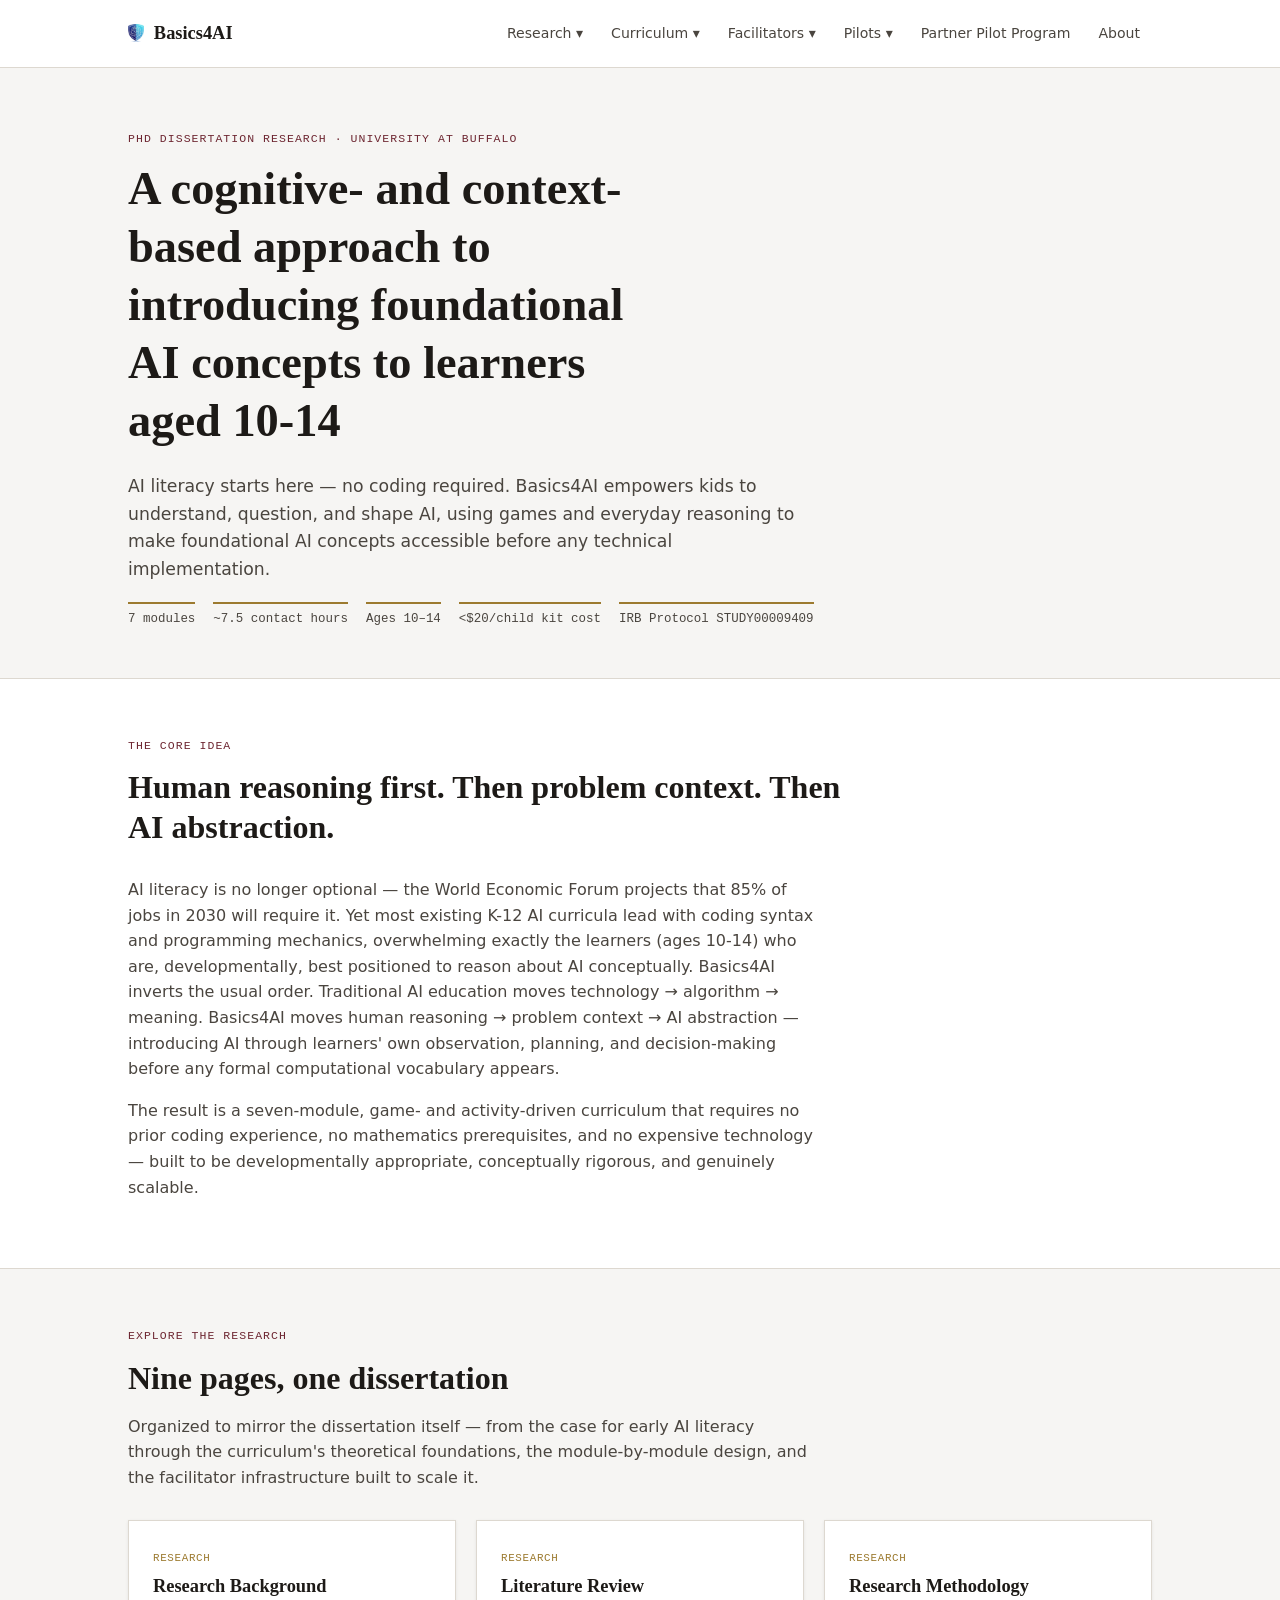
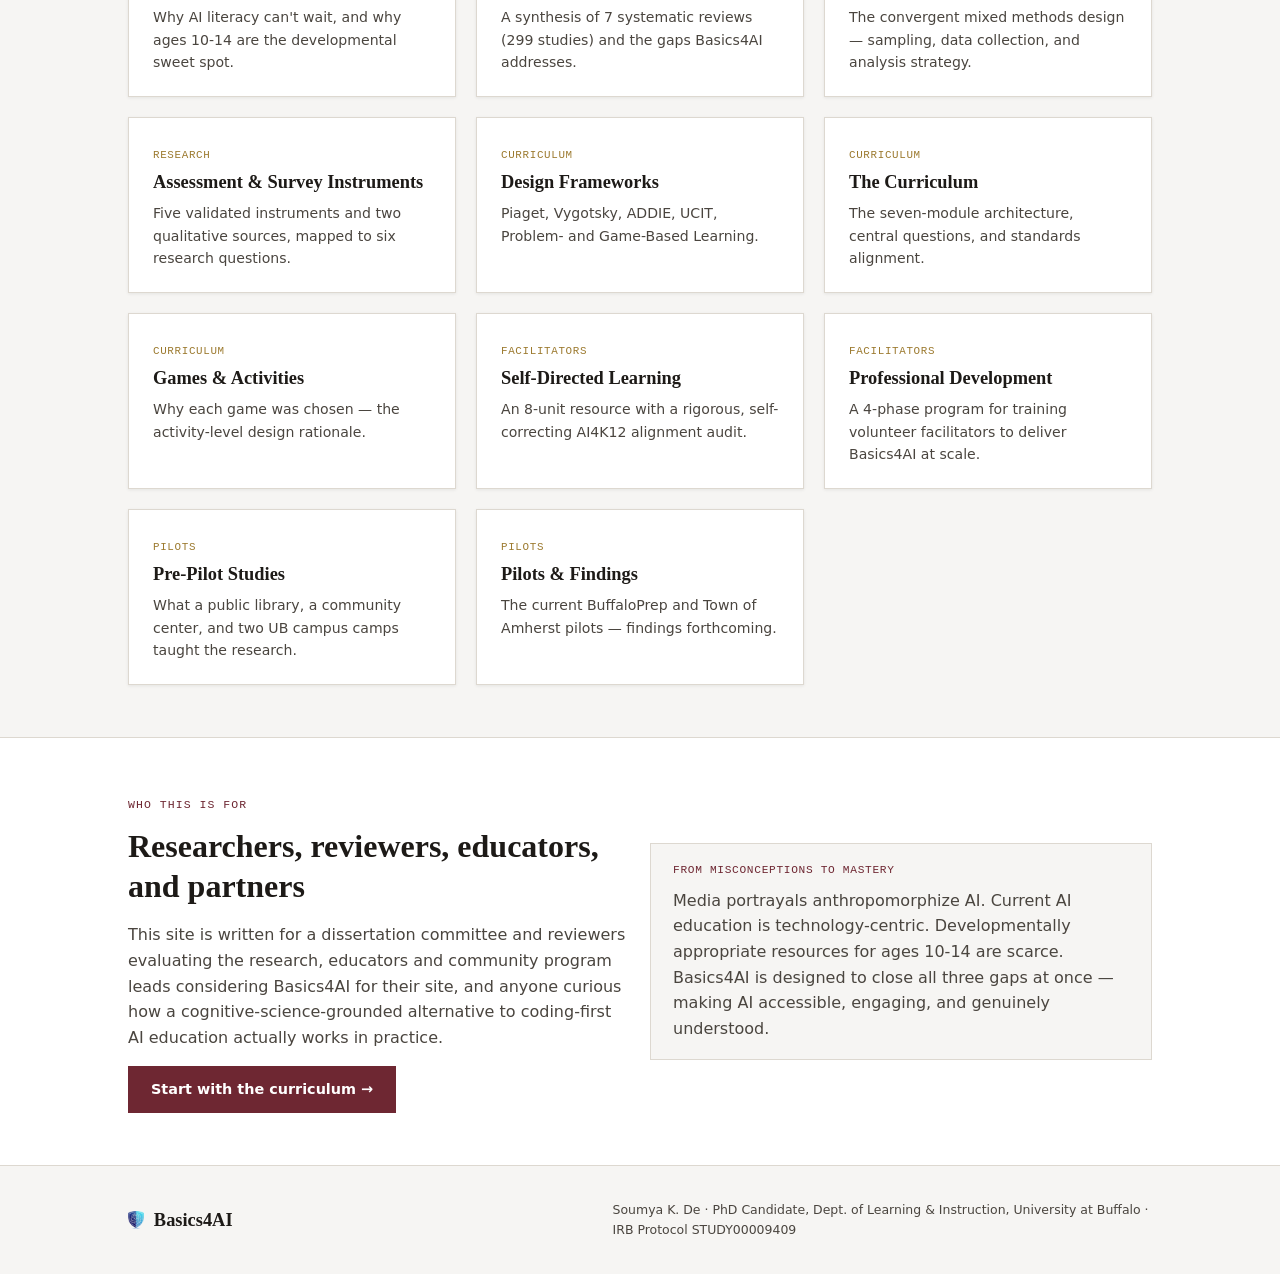
==== commit 1aadb173: "Cache-bust stylesheet to fix stale-CSS edge caching Railway's edge was serving a stale assets/style." ====
--- a/index.html
+++ b/index.html
@@ -5,7 +5,7 @@
 <meta name="viewport" content="width=device-width, initial-scale=1.0">
 <title>Basics4AI — A Cognitive- and Context-Based AI Literacy Curriculum</title>
 <meta name="description" content="Basics4AI is a dissertation research project introducing foundational AI concepts to learners aged 10-14 through a cognitive- and context-based, game- and activity-driven curriculum — no coding, no prerequisites.">
-<link rel="stylesheet" href="assets/style.css">
+<link rel="stylesheet" href="assets/style.css?v=3">
 </head>
 <body>
 
--- a/assets/style.css
+++ b/assets/style.css
@@ -92,7 +92,7 @@
   display: flex; align-items: center; gap: 10px; color: var(--ink); white-space: nowrap;
 }
 .brand .mark-icon {
-  height: 34px; width: auto; flex-shrink: 0; display: block;
+  height: 18px; width: auto; flex-shrink: 0; display: block;
 }
 .brand .mark-icon-footer {
   height: 18px; width: auto; flex-shrink: 0; display: block;
